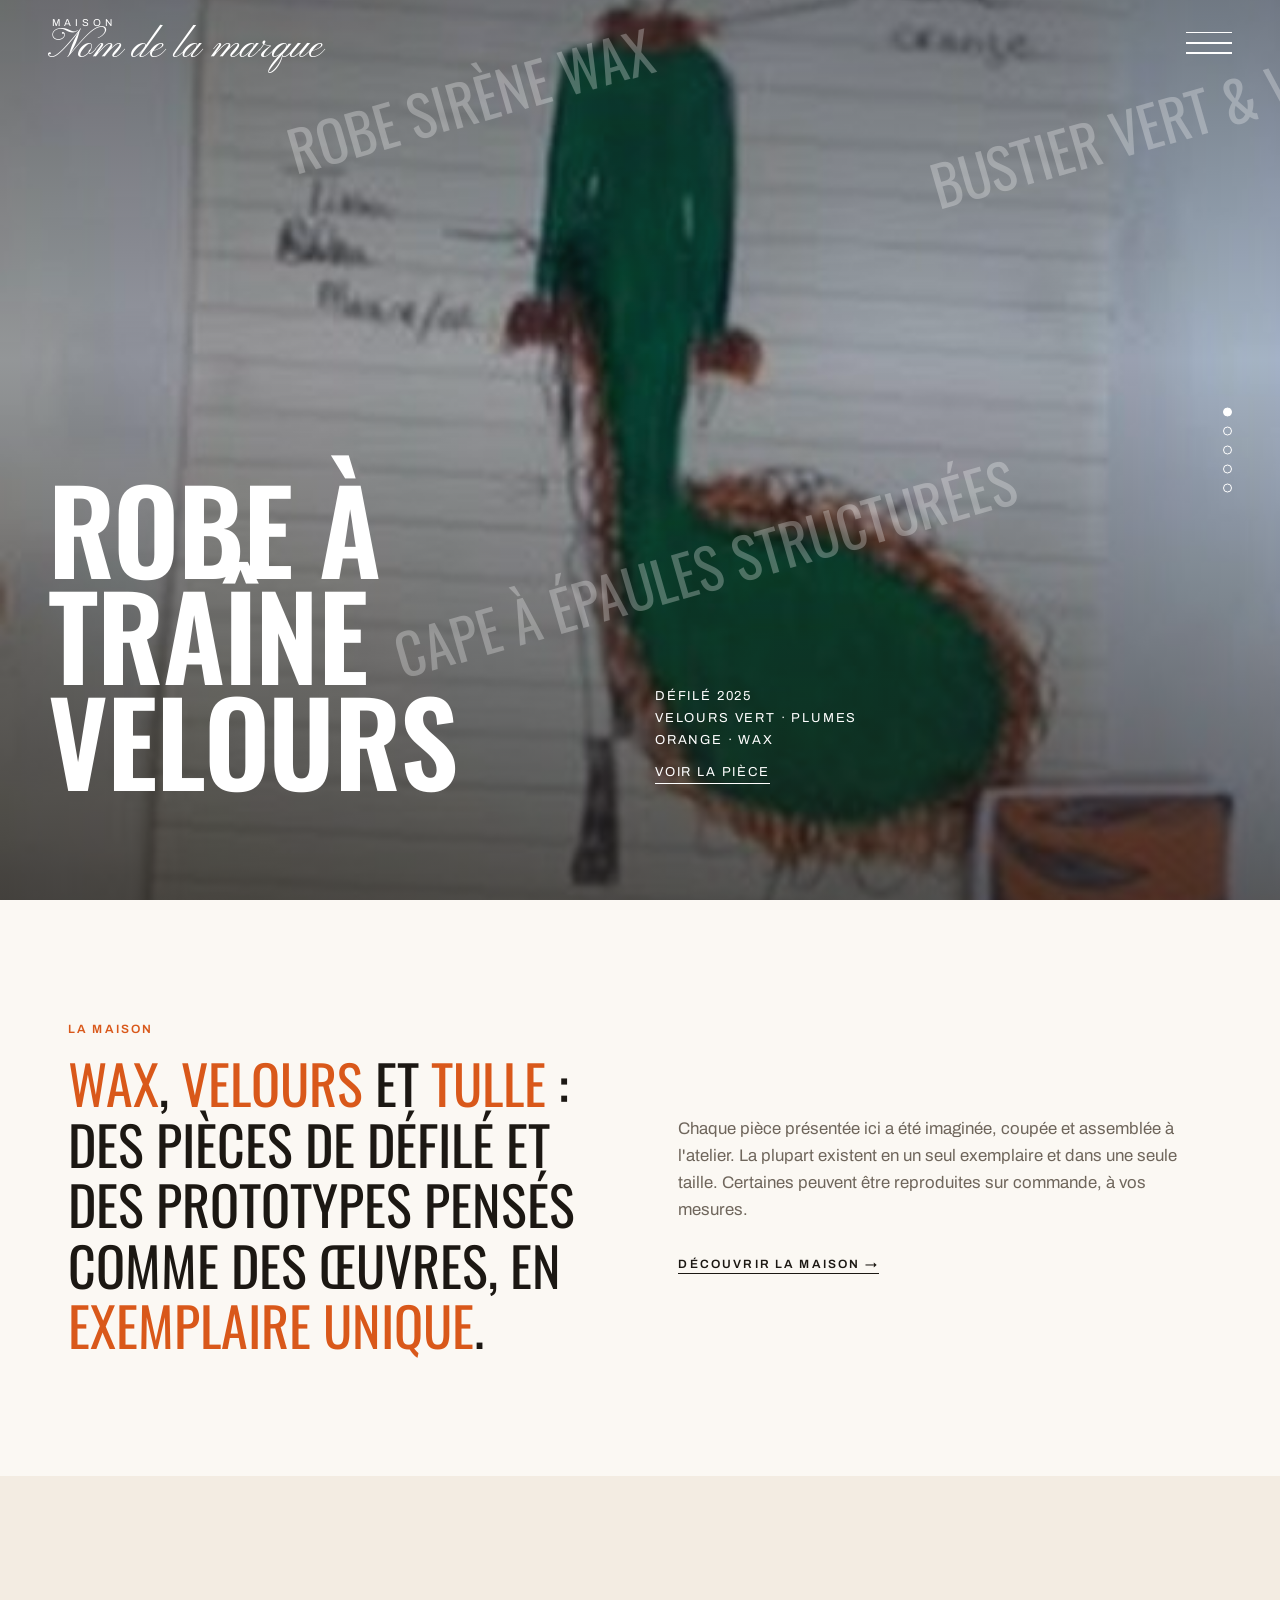
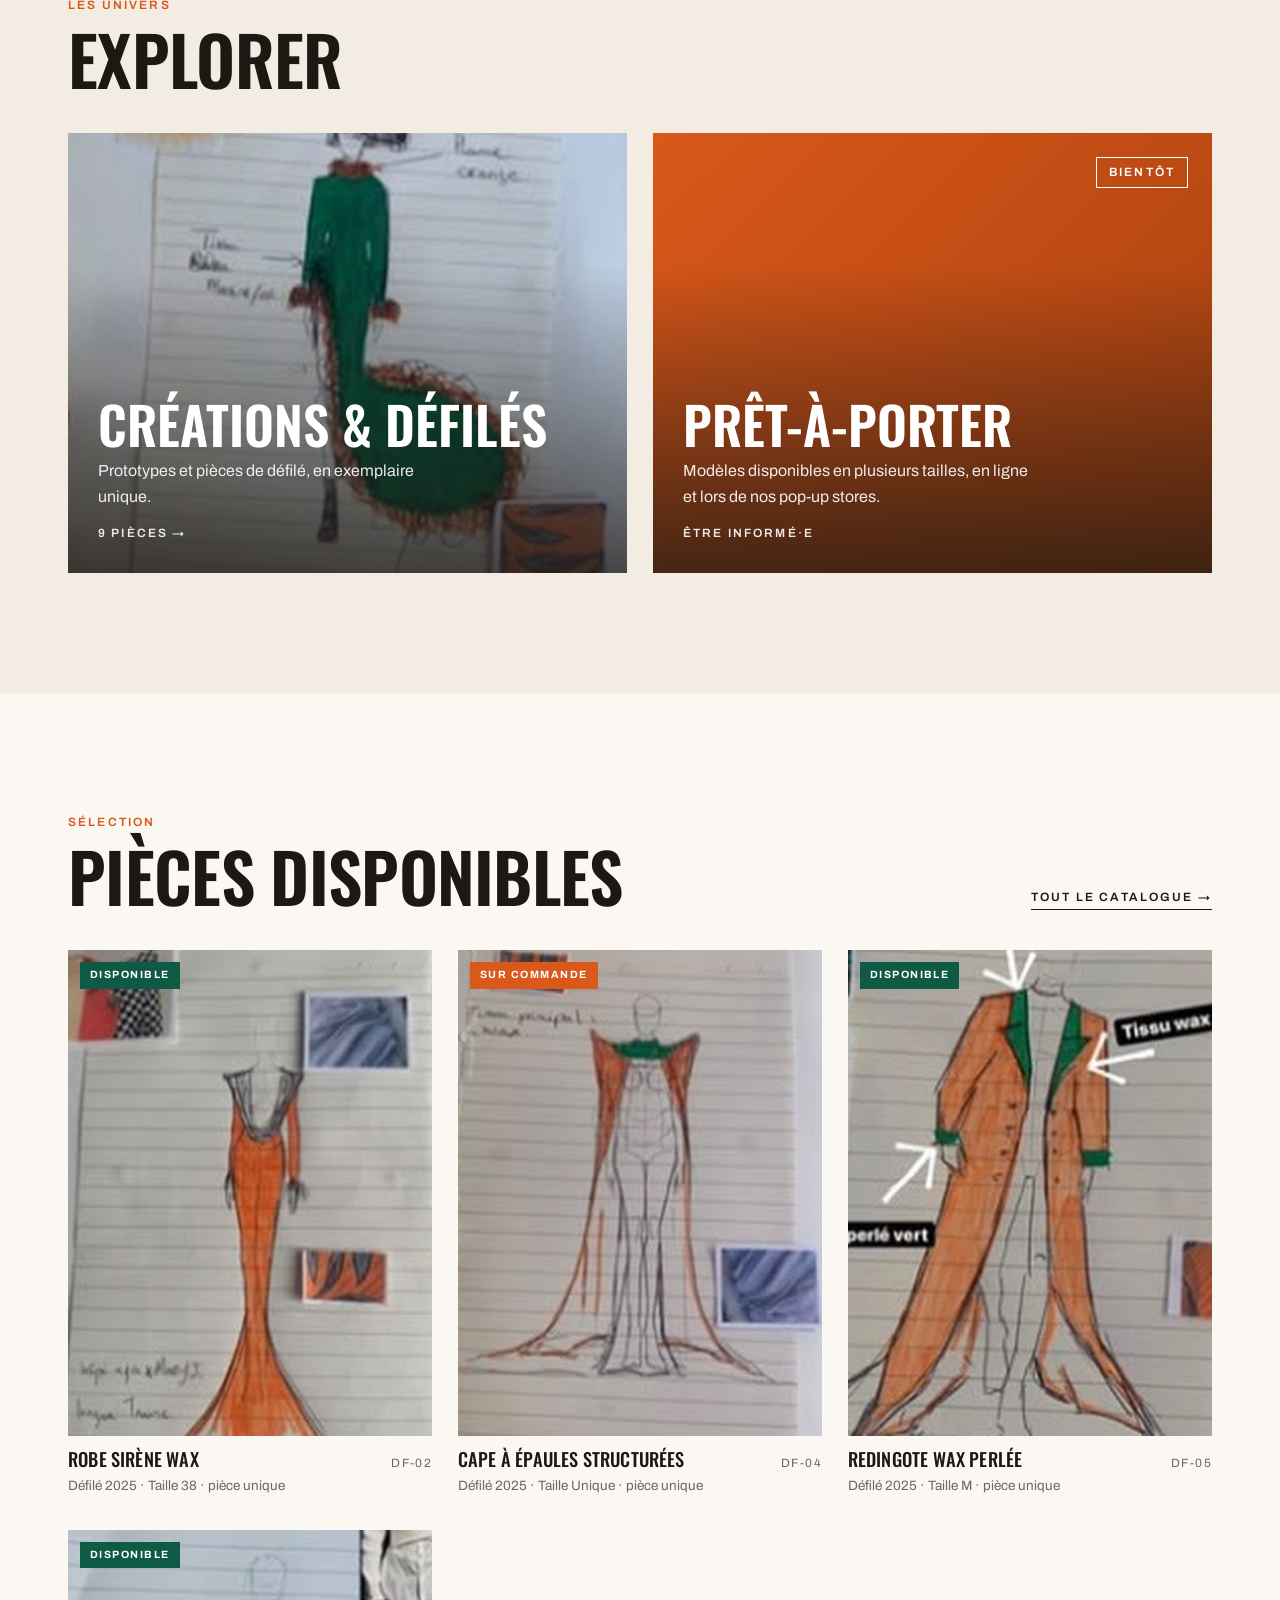
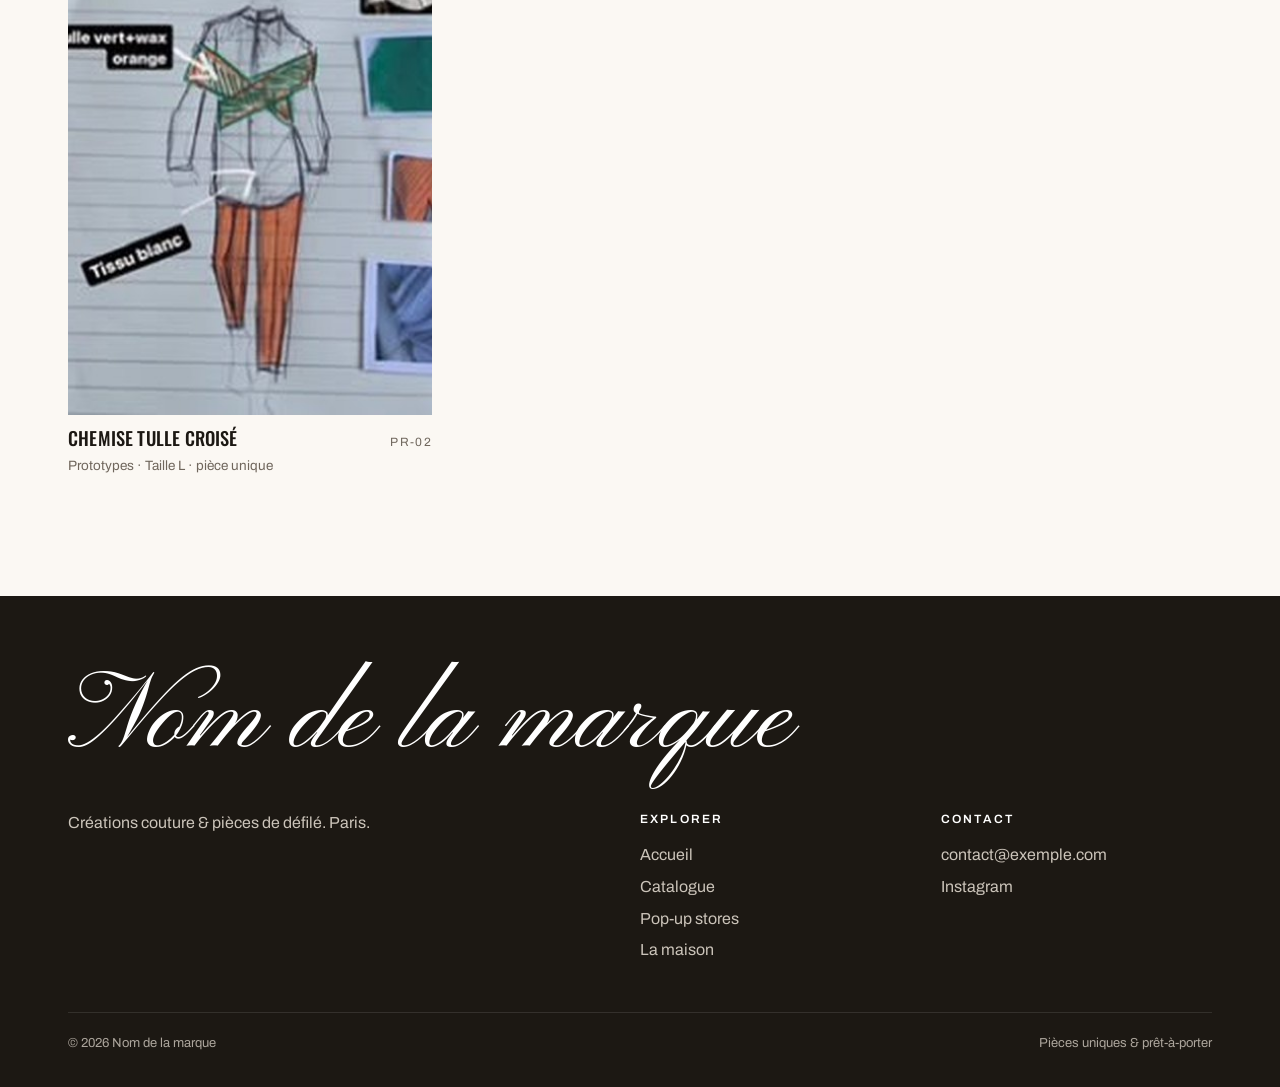
==== mode/index.html @ 6bfe5190 "feat(mode): site catalogue évolutif — créations, défilés, prêt-à-porter - Contenu centralisé dans mo" ====
<!DOCTYPE html>
<html lang="fr">
<head>
  <meta charset="UTF-8">
  <meta name="viewport" content="width=device-width, initial-scale=1.0">
  <title>{marque} — Créations & pièces de défilé</title>
  <meta name="description" content="Catalogue de créations : pièces de défilé et prototypes en exemplaire unique, prêt-à-porter à venir.">
  <link rel="preconnect" href="https://fonts.googleapis.com">
  <link rel="preconnect" href="https://fonts.gstatic.com" crossorigin>
  <link href="https://fonts.googleapis.com/css2?family=Archivo:wght@400;500;600;700&family=Oswald:wght@400;500;600&family=Pinyon+Script&display=swap" rel="stylesheet">
  <link rel="stylesheet" href="assets/style.css">
</head>
<body data-page="accueil">
  <main>
    <section class="heros" id="heros" aria-label="Pièces à la une"></section>

    <section class="bloc">
      <div class="wrap deux-col">
        <div>
          <p class="caps sur-titre">La maison</p>
          <p class="manifeste" id="manifeste" style="margin-top:14px"></p>
        </div>
        <div>
          <p class="intro" id="presentation"></p>
          <p style="margin-top:26px"><a class="lien-fleche caps" href="maison.html">Découvrir la maison</a></p>
        </div>
      </div>
    </section>

    <section class="bloc fond-creme">
      <div class="wrap">
        <div class="entete-section">
          <div><p class="caps sur-titre">Les univers</p><h2 class="titre">Explorer</h2></div>
        </div>
        <div class="familles" id="familles"></div>
      </div>
    </section>

    <section class="bloc">
      <div class="wrap">
        <div class="entete-section">
          <div><p class="caps sur-titre">Sélection</p><h2 class="titre">Pièces disponibles</h2></div>
          <a class="lien-fleche caps" href="catalogue.html">Tout le catalogue</a>
        </div>
        <div class="grille" id="selection"></div>
      </div>
    </section>

    <section class="bloc fond-velours" id="bandeauPopup" hidden>
      <div class="wrap">
        <p class="caps sur-titre">Prochain pop-up store</p>
        <div class="contenu" style="margin-top:20px"></div>
        <p style="margin-top:24px"><a class="lien-fleche caps" href="pop-up.html">Toutes les dates</a></p>
      </div>
    </section>
  </main>
  <script src="data/catalogue.js"></script>
  <script src="assets/app.js"></script>
</body>
</html>
---- mode/assets/style.css ----
/* ==========================================================================
   Style du site catalogue — inspiration éditoriale (grandes images, titres
   condensés, petites capitales espacées) et palette tirée des croquis :
   orange wax, vert velours, blanc.
   Pour changer les couleurs de toute la marque : modifier :root ci-dessous.
   ========================================================================== */
:root {
  --creme: #f3ece2;
  --papier: #fbf8f3;
  --encre: #1c1813;
  --gris: #6f665c;
  --trait: #ddd3c5;
  --wax: #d9581a;
  --wax-clair: #f2a06b;
  --velours: #0f5a45;
  --velours-clair: #2f8a6c;
  --f-titre: "Oswald", "Arial Narrow", Impact, sans-serif;
  --f-script: "Pinyon Script", "Snell Roundhand", cursive;
  --f-texte: "Archivo", system-ui, -apple-system, "Segoe UI", sans-serif;
  --gouttiere: clamp(16px, 4vw, 48px);
}
* { box-sizing: border-box; margin: 0; padding: 0; }
html { scroll-behavior: smooth; }
body { font-family: var(--f-texte); background: var(--papier); color: var(--encre); line-height: 1.6; -webkit-font-smoothing: antialiased; }
img { display: block; max-width: 100%; }
a { color: inherit; }
button { font: inherit; color: inherit; }
.wrap { max-width: 1240px; margin: 0 auto; padding: 0 var(--gouttiere); }
.caps { text-transform: uppercase; letter-spacing: .18em; font-size: 12px; font-weight: 600; }
.sr { position: absolute; width: 1px; height: 1px; overflow: hidden; clip: rect(0 0 0 0); }

/* ---------- En-tête ---------- */
.entete { position: fixed; inset: 0 0 auto 0; z-index: 40; display: flex; justify-content: space-between; align-items: center; padding: 18px var(--gouttiere); transition: background .3s, color .3s; }
.entete.plein { background: color-mix(in srgb, var(--papier) 92%, transparent); backdrop-filter: blur(8px); border-bottom: 1px solid var(--trait); }
.entete.sur-image:not(.plein) { color: #fff; }
.logo { text-decoration: none; line-height: 1; display: flex; flex-direction: column; align-items: flex-start; }
.logo .petit { font-size: 10px; letter-spacing: .4em; text-transform: uppercase; margin-left: 4px; }
.logo .script { font-family: var(--f-script); font-size: clamp(30px, 4vw, 42px); line-height: .95; }
.logo img { height: 46px; width: auto; }
.burger { background: none; border: 0; cursor: pointer; width: 46px; height: 34px; display: grid; align-content: space-between; padding: 6px 0; }
.burger span { display: block; height: 1.5px; background: currentColor; }

/* ---------- Menu plein écran ---------- */
.menu { position: fixed; inset: 0; z-index: 60; background: var(--velours); color: #fff; display: flex; flex-direction: column; justify-content: center; padding: 80px var(--gouttiere) 40px; opacity: 0; visibility: hidden; transition: opacity .35s, visibility .35s; }
.menu.ouvert { opacity: 1; visibility: visible; }
.menu nav { display: grid; gap: 4px; }
.menu nav a { font-family: var(--f-titre); text-transform: uppercase; font-size: clamp(40px, 9vw, 88px); line-height: 1.05; text-decoration: none; letter-spacing: -.01em; transition: color .2s, transform .2s; display: inline-block; }
.menu nav a:hover, .menu nav a[aria-current="page"] { color: var(--wax-clair); }
.menu .fermer { position: absolute; top: 22px; right: var(--gouttiere); background: none; border: 0; font-size: 40px; line-height: 1; cursor: pointer; }
.menu .pied-menu { margin-top: 40px; display: flex; gap: 26px; flex-wrap: wrap; opacity: .85; }
.menu .pied-menu a { text-decoration: none; }

/* ---------- Héros diaporama (accueil) ---------- */
.heros { position: relative; height: 100svh; min-height: 560px; overflow: hidden; background: var(--encre); color: #fff; }
.diapo { position: absolute; inset: 0; opacity: 0; transition: opacity 1.2s ease; }
.diapo.active { opacity: 1; }
.diapo img { width: 100%; height: 100%; object-fit: cover; transform: scale(1.06); transition: transform 7s ease; filter: saturate(1.05); }
.diapo.active img { transform: scale(1); }
.diapo::after { content: ""; position: absolute; inset: 0; background: linear-gradient(180deg, rgba(28,24,19,.45) 0%, rgba(28,24,19,.15) 40%, rgba(28,24,19,.65) 100%); }
.fantomes { position: absolute; inset: 0; pointer-events: none; z-index: 2; }
.fantomes span { position: absolute; font-family: var(--f-titre); text-transform: uppercase; font-size: clamp(30px, 5vw, 56px); color: rgba(255,255,255,.28); transform: rotate(-16deg); white-space: nowrap; transition: opacity .8s; }
.legende { position: absolute; left: var(--gouttiere); right: var(--gouttiere); bottom: 12vh; z-index: 3; display: grid; grid-template-columns: auto 1fr; gap: 12px 40px; align-items: end; }
.legende h1 { font-family: var(--f-titre); text-transform: uppercase; font-weight: 600; font-size: clamp(44px, 9vw, 120px); line-height: .92; letter-spacing: -.01em; max-width: 9ch; }
.legende .infos { font-size: 13px; letter-spacing: .14em; text-transform: uppercase; line-height: 1.7; max-width: 32ch; padding-bottom: 8px; }
.legende .infos a { display: inline-block; margin-top: 10px; border-bottom: 1px solid currentColor; text-decoration: none; }
@media (max-width: 700px) { .legende { grid-template-columns: 1fr; bottom: 9vh; } }
.points { position: absolute; z-index: 3; right: var(--gouttiere); top: 50%; transform: translateY(-50%); display: grid; gap: 10px; }
.points button { width: 9px; height: 9px; border-radius: 50%; border: 1px solid #fff; background: transparent; cursor: pointer; padding: 0; }
.points button.active { background: #fff; }

/* ---------- Sections ---------- */
section.bloc { padding: clamp(64px, 10vw, 120px) 0; }
.sur-titre { color: var(--wax); }
h2.titre { font-family: var(--f-titre); text-transform: uppercase; font-weight: 600; font-size: clamp(34px, 6vw, 68px); line-height: 1; letter-spacing: -.01em; margin-top: 10px; }
.intro { color: var(--gris); max-width: 62ch; margin-top: 16px; font-size: 1.05rem; }
.entete-section { display: flex; justify-content: space-between; align-items: end; gap: 24px; flex-wrap: wrap; margin-bottom: 40px; }
.lien-fleche { text-decoration: none; border-bottom: 1px solid currentColor; padding-bottom: 2px; }
.lien-fleche::after { content: " →"; }
.fond-creme { background: var(--creme); }
.fond-velours { background: var(--velours); color: #fff; }
.fond-velours .intro { color: rgba(255,255,255,.8); }
.fond-velours .sur-titre { color: var(--wax-clair); }

/* Manifeste */
.manifeste { font-family: var(--f-titre); text-transform: uppercase; font-size: clamp(26px, 4.4vw, 54px); line-height: 1.12; max-width: 22ch; }
.manifeste em { font-style: normal; color: var(--wax); }

/* ---------- Grille catalogue ---------- */
.grille { display: grid; grid-template-columns: repeat(3, 1fr); gap: clamp(16px, 2.6vw, 34px) clamp(14px, 2vw, 26px); }
@media (max-width: 900px) { .grille { grid-template-columns: repeat(2, 1fr); } }
@media (max-width: 380px) { .grille { grid-template-columns: 1fr; } }
.carte { text-decoration: none; display: block; }
.carte .visuel { position: relative; aspect-ratio: 3 / 4; overflow: hidden; background: var(--creme); }
.carte .visuel img { width: 100%; height: 100%; object-fit: cover; transition: transform .6s ease; }
.carte:hover .visuel img { transform: scale(1.04); }
.carte .visuel .second { position: absolute; inset: 0; opacity: 0; transition: opacity .4s; }
.carte:hover .visuel .second { opacity: 1; }
.carte .meta { display: flex; justify-content: space-between; gap: 10px; margin-top: 12px; align-items: baseline; }
.carte h3 { font-family: var(--f-titre); text-transform: uppercase; font-weight: 500; font-size: 1.15rem; letter-spacing: .01em; line-height: 1.2; }
.carte .ref { color: var(--gris); font-size: 12px; letter-spacing: .12em; white-space: nowrap; }
.carte .sous { color: var(--gris); font-size: 13.5px; margin-top: 2px; }
.carte.indispo .visuel img { filter: grayscale(.55); opacity: .82; }
.sans-photo { width: 100%; height: 100%; display: grid; place-items: center; background: linear-gradient(150deg, var(--wax) 0 50%, var(--velours) 50% 100%); color: #fff; font-family: var(--f-titre); font-size: 2rem; letter-spacing: .06em; }

/* Pastilles de statut */
.statut { position: absolute; top: 12px; left: 12px; z-index: 2; background: var(--papier); color: var(--encre); font-size: 10.5px; letter-spacing: .14em; text-transform: uppercase; font-weight: 700; padding: 5px 10px; }
.statut.disponible { background: var(--velours); color: #fff; }
.statut.sur-commande { background: var(--wax); color: #fff; }
.statut.bientot { background: var(--encre); color: #fff; }

/* ---------- Filtres ---------- */
.filtres { display: grid; gap: 14px; margin: 0 0 36px; padding: 18px 0; border-top: 1px solid var(--trait); border-bottom: 1px solid var(--trait); }
.ligne-filtre { display: flex; gap: 8px; flex-wrap: wrap; align-items: center; }
.ligne-filtre .nom { width: 120px; color: var(--gris); }
@media (max-width: 600px) { .ligne-filtre .nom { width: 100%; } }
.puce { border: 1px solid var(--trait); background: transparent; padding: 7px 14px; border-radius: 999px; cursor: pointer; font-size: 13.5px; transition: all .15s; }
.puce:hover { border-color: var(--encre); }
.puce[aria-pressed="true"] { background: var(--encre); border-color: var(--encre); color: var(--papier); }
.compte { color: var(--gris); font-size: 14px; margin-bottom: 18px; }
.vide { padding: 60px 0; text-align: center; color: var(--gris); }

/* Familles (accueil) */
.familles { display: grid; grid-template-columns: 1fr 1fr; gap: clamp(14px, 2vw, 26px); }
@media (max-width: 760px) { .familles { grid-template-columns: 1fr; } }
.famille { position: relative; min-height: 440px; overflow: hidden; text-decoration: none; color: #fff; display: flex; align-items: flex-end; padding: 30px; background: var(--velours); }
.famille img { position: absolute; inset: 0; width: 100%; height: 100%; object-fit: cover; transition: transform .8s; }
.famille:hover img { transform: scale(1.04); }
.famille::after { content: ""; position: absolute; inset: 0; background: linear-gradient(180deg, transparent 30%, rgba(28,24,19,.75)); }
.famille > div { position: relative; z-index: 1; }
.famille h3 { font-family: var(--f-titre); text-transform: uppercase; font-weight: 600; font-size: clamp(32px, 4.5vw, 52px); line-height: 1; }
.famille p { margin-top: 8px; max-width: 40ch; opacity: .9; }
.famille .bientot { position: absolute; top: 24px; right: 24px; z-index: 1; border: 1px solid #fff; padding: 5px 12px; }
.famille.a-venir { background: linear-gradient(135deg, var(--wax), #a8400f); }

/* ---------- Fiche pièce ---------- */
.fiche { display: grid; grid-template-columns: 1.15fr 1fr; gap: clamp(26px, 5vw, 70px); padding-top: 120px; padding-bottom: 80px; align-items: start; }
@media (max-width: 860px) { .fiche { grid-template-columns: 1fr; padding-top: 96px; } }
.galerie .principale { aspect-ratio: 3 / 4; background: var(--creme); overflow: hidden; }
.galerie .principale img { width: 100%; height: 100%; object-fit: cover; }
.vignettes { display: flex; gap: 10px; margin-top: 10px; flex-wrap: wrap; }
.vignettes button { width: 78px; aspect-ratio: 3 / 4; border: 1px solid transparent; padding: 0; cursor: pointer; background: none; overflow: hidden; }
.vignettes button[aria-current="true"] { border-color: var(--encre); }
.vignettes img { width: 100%; height: 100%; object-fit: cover; }
.fiche-texte { position: sticky; top: 110px; }
.fil { color: var(--gris); margin-bottom: 22px; }
.fil a { text-decoration: none; }
.fiche-texte h1 { font-family: var(--f-titre); text-transform: uppercase; font-weight: 600; font-size: clamp(38px, 5vw, 64px); line-height: .98; }
.fiche-texte .ref { color: var(--gris); margin-top: 10px; }
.fiche-texte .desc { margin-top: 22px; font-size: 1.05rem; max-width: 52ch; }
.prix { font-size: 1.3rem; margin-top: 16px; }
.dl { margin-top: 26px; border-top: 1px solid var(--trait); }
.dl > div { display: grid; grid-template-columns: 130px 1fr; gap: 12px; padding: 13px 0; border-bottom: 1px solid var(--trait); font-size: 15px; }
.dl dt { color: var(--gris); }
.tailles { display: flex; gap: 8px; flex-wrap: wrap; }
.taille { min-width: 46px; text-align: center; border: 1px solid var(--encre); padding: 6px 10px; font-size: 14px; }
.taille.epuise { border-color: var(--trait); color: var(--gris); text-decoration: line-through; }
.taille.dernieres { border-color: var(--wax); color: var(--wax); }
.note-taille { color: var(--gris); font-size: 13px; margin-top: 8px; }
.actions { display: flex; gap: 12px; flex-wrap: wrap; margin-top: 30px; }
.bouton { display: inline-block; text-decoration: none; background: var(--encre); color: var(--papier); padding: 15px 26px; text-transform: uppercase; letter-spacing: .16em; font-size: 12.5px; font-weight: 600; border: 1px solid var(--encre); transition: background .2s, color .2s; }
.bouton:hover { background: var(--wax); border-color: var(--wax); }
.bouton.contour { background: transparent; color: var(--encre); }
.bouton.contour:hover { background: var(--encre); color: var(--papier); }
.bouton.clair { background: #fff; color: var(--encre); border-color: #fff; }

/* ---------- Pop-up ---------- */
.evenement { display: grid; grid-template-columns: 170px 1fr auto; gap: 28px; padding: 28px 0; border-top: 1px solid currentColor; align-items: start; }
@media (max-width: 700px) { .evenement { grid-template-columns: 1fr; gap: 10px; } }
.evenement .date { font-family: var(--f-titre); font-size: 2.2rem; line-height: 1; text-transform: uppercase; }
.evenement h3 { font-family: var(--f-titre); text-transform: uppercase; font-weight: 500; font-size: 1.6rem; line-height: 1.1; }
.evenement p { opacity: .85; margin-top: 6px; }
.evenement.passe { opacity: .55; }

/* ---------- En-tête de page simple ---------- */
.page-titre { padding: 140px 0 40px; }
.page-titre h1 { font-family: var(--f-titre); text-transform: uppercase; font-weight: 600; font-size: clamp(48px, 10vw, 128px); line-height: .9; letter-spacing: -.01em; }
.page-titre .intro { margin-top: 20px; }

.deux-col { display: grid; grid-template-columns: 1fr 1fr; gap: clamp(30px, 6vw, 90px); align-items: center; }
@media (max-width: 820px) { .deux-col { grid-template-columns: 1fr; } }
.deux-col img { width: 100%; aspect-ratio: 4 / 5; object-fit: cover; }

/* ---------- Pied de page ---------- */
.pied { background: var(--encre); color: #e9e1d6; padding: 70px 0 34px; }
.pied .grand { font-family: var(--f-script); font-size: clamp(48px, 9vw, 110px); line-height: 1; color: #fff; }
.pied-grille { display: grid; grid-template-columns: 2fr 1fr 1fr; gap: 30px; margin-top: 34px; }
@media (max-width: 720px) { .pied-grille { grid-template-columns: 1fr; } }
.pied-grille a { display: block; text-decoration: none; padding: 3px 0; opacity: .85; }
.pied-grille a:hover { opacity: 1; color: var(--wax-clair); }
.pied-grille h4 { color: #fff; margin-bottom: 10px; }
.pied-bas { margin-top: 46px; padding-top: 20px; border-top: 1px solid rgba(255,255,255,.15); display: flex; justify-content: space-between; flex-wrap: wrap; gap: 10px; font-size: 13px; opacity: .7; }

/* Apparition douce au défilement */
.apparait { opacity: 0; transform: translateY(18px); transition: opacity .8s ease, transform .8s ease; }
.apparait.vu { opacity: 1; transform: none; }
@media (prefers-reduced-motion: reduce) {
  *, *::before, *::after { transition: none !important; animation: none !important; }
  .apparait { opacity: 1; transform: none; }
}
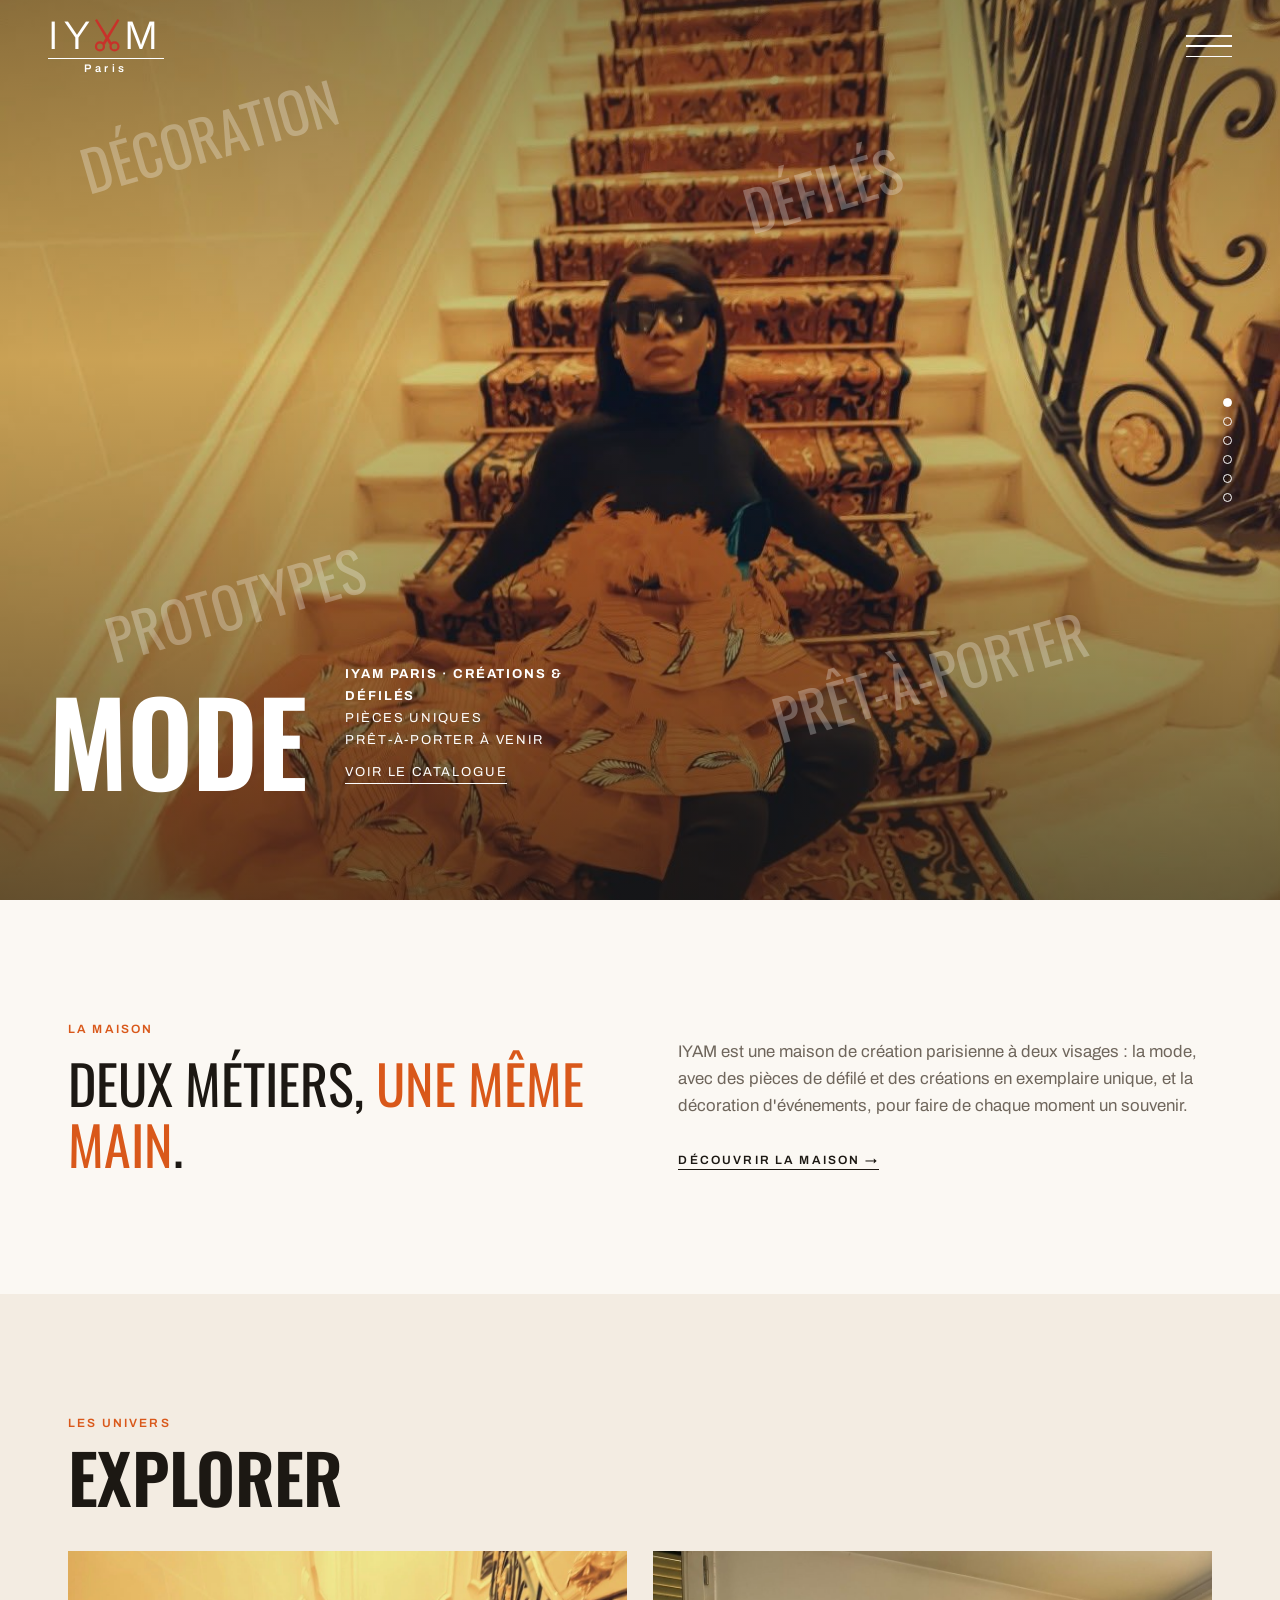
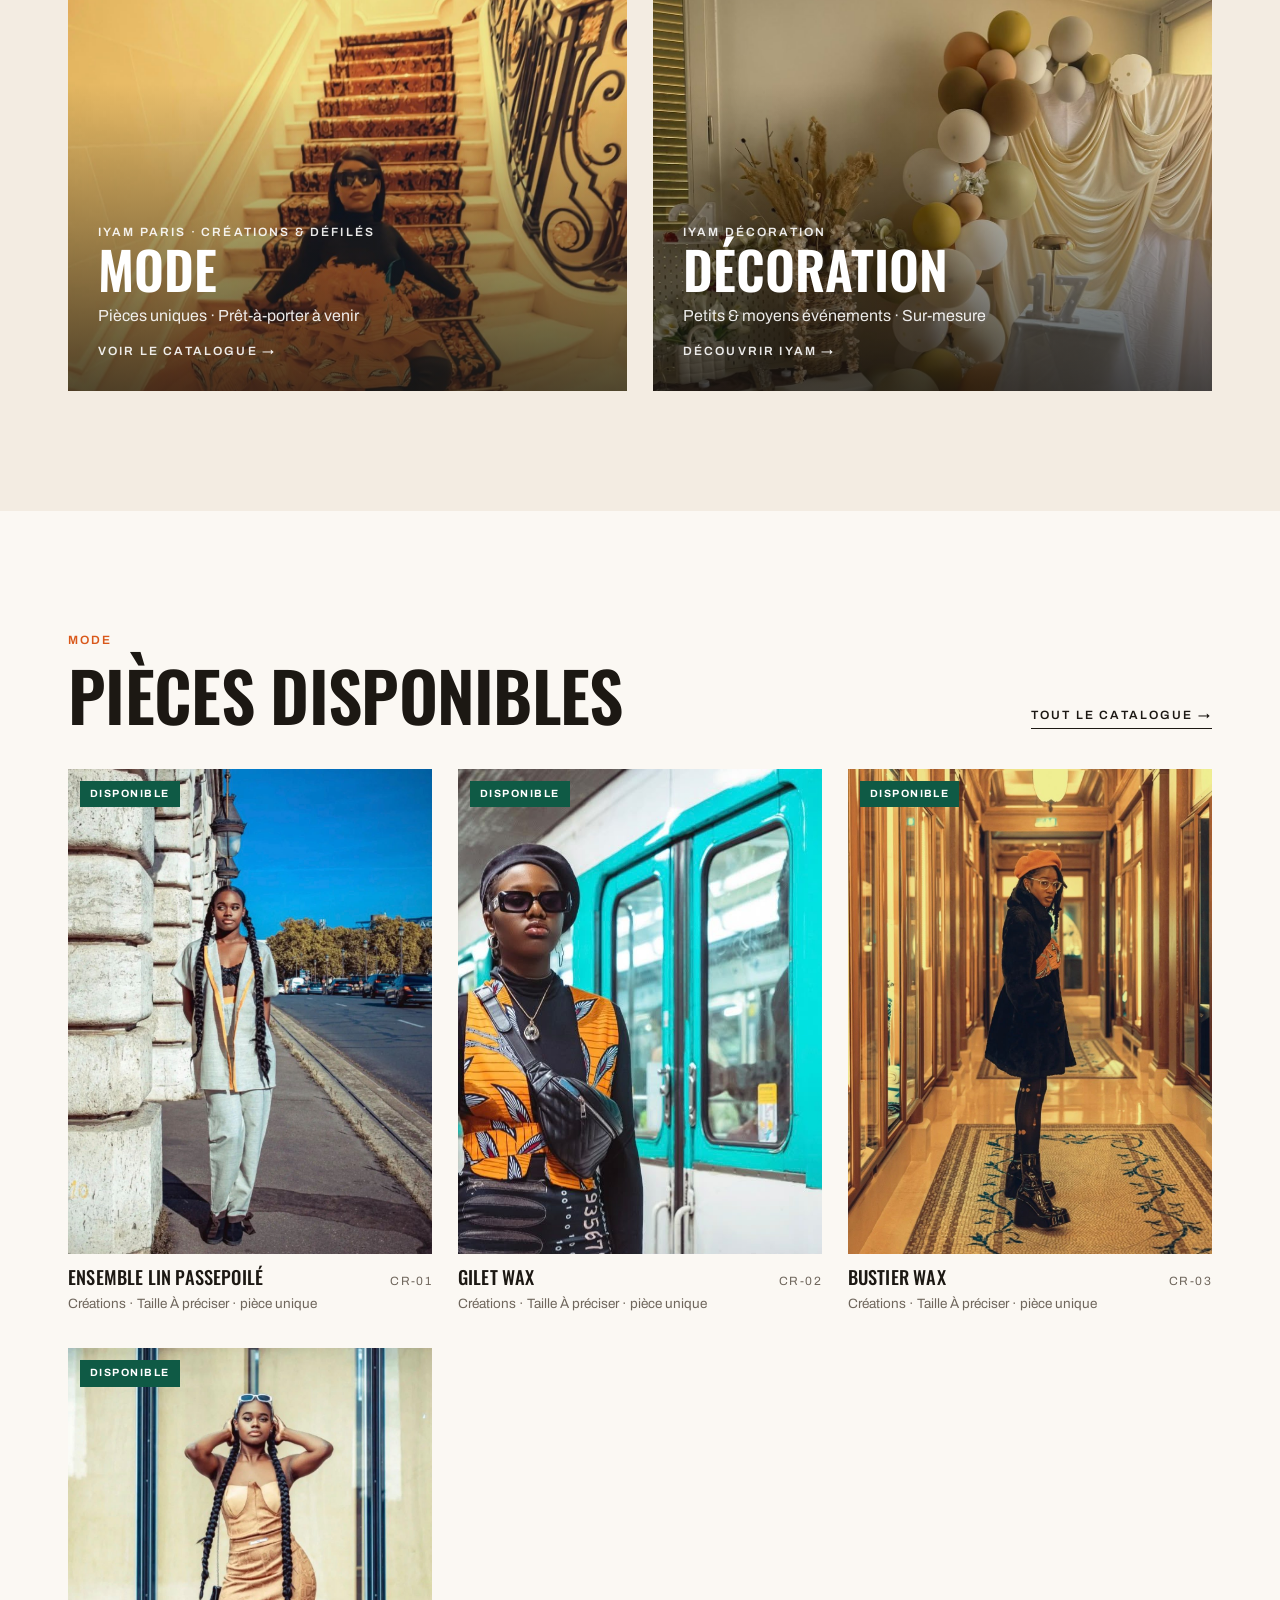
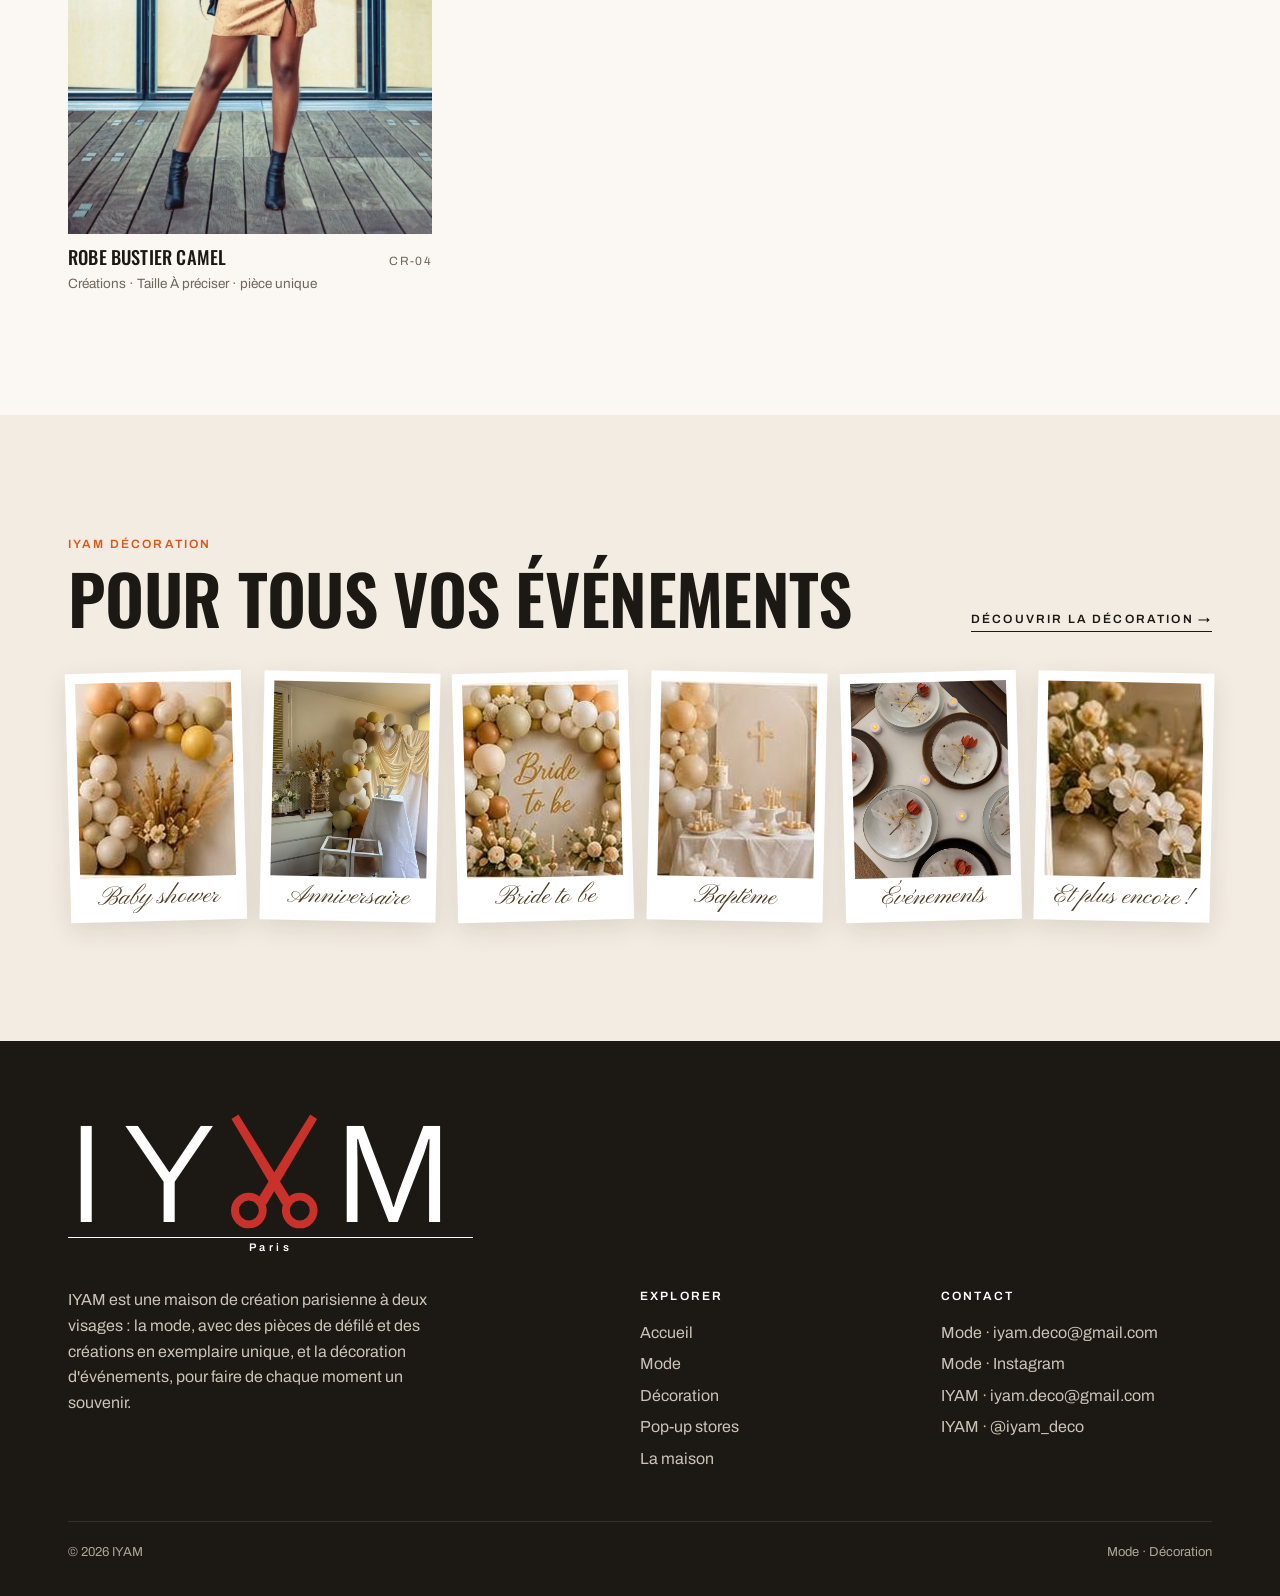
==== commit 47368f6c: "feat(mode): site IYAM — mode & décoration réunies, vraies photos - Un seul site pour la maison IYAM," ====
--- a/mode/index.html
+++ b/mode/index.html
@@ -3,22 +3,22 @@
 <head>
   <meta charset="UTF-8">
   <meta name="viewport" content="width=device-width, initial-scale=1.0">
-  <title>{marque} — Créations & pièces de défilé</title>
-  <meta name="description" content="Catalogue de créations : pièces de défilé et prototypes en exemplaire unique, prêt-à-porter à venir.">
+  <title>{marque} — Mode & décoration à Paris</title>
+  <meta name="description" content="Une maison de création : pièces de défilé et prototypes en exemplaire unique, et décoration d'événements avec IYAM Décoration.">
   <link rel="preconnect" href="https://fonts.googleapis.com">
   <link rel="preconnect" href="https://fonts.gstatic.com" crossorigin>
-  <link href="https://fonts.googleapis.com/css2?family=Archivo:wght@400;500;600;700&family=Oswald:wght@400;500;600&family=Pinyon+Script&display=swap" rel="stylesheet">
+  <link href="https://fonts.googleapis.com/css2?family=Archivo:wght@300;400;500;600;700&family=Cormorant+Garamond:wght@400;500;600&family=Oswald:wght@400;500;600&family=Pinyon+Script&display=swap" rel="stylesheet">
   <link rel="stylesheet" href="assets/style.css">
 </head>
 <body data-page="accueil">
   <main>
-    <section class="heros" id="heros" aria-label="Pièces à la une"></section>
+    <section class="heros" id="heros" aria-label="Nos univers"></section>
 
     <section class="bloc">
       <div class="wrap deux-col">
         <div>
           <p class="caps sur-titre">La maison</p>
-          <p class="manifeste" id="manifeste" style="margin-top:14px"></p>
+          <p class="manifeste" style="margin-top:14px">Deux métiers, <em>une même main</em>.</p>
         </div>
         <div>
           <p class="intro" id="presentation"></p>
@@ -32,17 +32,27 @@
         <div class="entete-section">
           <div><p class="caps sur-titre">Les univers</p><h2 class="titre">Explorer</h2></div>
         </div>
-        <div class="familles" id="familles"></div>
+        <div class="familles" id="univers"></div>
       </div>
     </section>
 
     <section class="bloc">
       <div class="wrap">
         <div class="entete-section">
-          <div><p class="caps sur-titre">Sélection</p><h2 class="titre">Pièces disponibles</h2></div>
+          <div><p class="caps sur-titre">Mode</p><h2 class="titre">Pièces disponibles</h2></div>
           <a class="lien-fleche caps" href="catalogue.html">Tout le catalogue</a>
         </div>
         <div class="grille" id="selection"></div>
+      </div>
+    </section>
+
+    <section class="bloc fond-creme">
+      <div class="wrap">
+        <div class="entete-section">
+          <div><p class="caps sur-titre">IYAM Décoration</p><h2 class="titre">Pour tous vos événements</h2></div>
+          <a class="lien-fleche caps" href="decoration.html">Découvrir la décoration</a>
+        </div>
+        <div class="polaroids" id="occasionsAccueil"></div>
       </div>
     </section>
 
@@ -54,7 +64,9 @@
       </div>
     </section>
   </main>
+  <script src="data/site.js"></script>
   <script src="data/catalogue.js"></script>
+  <script src="data/decoration.js"></script>
   <script src="assets/app.js"></script>
 </body>
 </html>
--- a/mode/assets/style.css
+++ b/mode/assets/style.css
@@ -34,8 +34,11 @@
 .entete.plein { background: color-mix(in srgb, var(--papier) 92%, transparent); backdrop-filter: blur(8px); border-bottom: 1px solid var(--trait); }
 .entete.sur-image:not(.plein) { color: #fff; }
 .logo { text-decoration: none; line-height: 1; display: flex; flex-direction: column; align-items: flex-start; }
-.logo .petit { font-size: 10px; letter-spacing: .4em; text-transform: uppercase; margin-left: 4px; }
-.logo .script { font-family: var(--f-script); font-size: clamp(30px, 4vw, 42px); line-height: .95; }
+.logo-nom { display: inline-flex; align-items: flex-end; font-family: var(--f-texte); font-weight: 300; font-size: clamp(30px, 3.4vw, 40px); letter-spacing: .14em; line-height: .8; }
+.logo-nom .ciseaux { height: .86em; width: auto; color: #c8322a; margin: 0 .1em 0 -.04em; }
+.logo-ville { display: block; align-self: stretch; border-top: 1px solid currentColor; margin-top: 6px; padding-top: 4px; font-size: 11px; font-weight: 600; letter-spacing: .32em; text-align: center; }
+.grand-logo { font-size: clamp(64px, 12vw, 140px); }
+.pied .grand.logo { display: inline-flex; font-family: inherit; }
 .logo img { height: 46px; width: auto; }
 .burger { background: none; border: 0; cursor: pointer; width: 46px; height: 34px; display: grid; align-content: space-between; padding: 6px 0; }
 .burger span { display: block; height: 1.5px; background: currentColor; }
@@ -100,7 +103,11 @@
 .carte .ref { color: var(--gris); font-size: 12px; letter-spacing: .12em; white-space: nowrap; }
 .carte .sous { color: var(--gris); font-size: 13.5px; margin-top: 2px; }
 .carte.indispo .visuel img { filter: grayscale(.55); opacity: .82; }
-.sans-photo { width: 100%; height: 100%; display: grid; place-items: center; background: linear-gradient(150deg, var(--wax) 0 50%, var(--velours) 50% 100%); color: #fff; font-family: var(--f-titre); font-size: 2rem; letter-spacing: .06em; }
+.sans-photo { width: 100%; height: 100%; display: flex; flex-direction: column; justify-content: space-between; padding: 18px; padding-top: 52px; color: #fff; background: var(--velours); }
+.sans-photo.wax { background: var(--wax); }
+.sans-photo.encre { background: var(--encre); }
+.sans-photo strong { font-family: var(--f-titre); text-transform: uppercase; font-weight: 500; font-size: clamp(22px, 3vw, 38px); line-height: 1; }
+.sans-photo .caps { font-size: 10.5px; opacity: .75; }
 
 /* Pastilles de statut */
 .statut { position: absolute; top: 12px; left: 12px; z-index: 2; background: var(--papier); color: var(--encre); font-size: 10.5px; letter-spacing: .14em; text-transform: uppercase; font-weight: 700; padding: 5px 10px; }
@@ -197,3 +204,59 @@
   *, *::before, *::after { transition: none !important; animation: none !important; }
   .apparait { opacity: 1; transform: none; }
 }
+
+/* ---------- Contrôles complémentaires ---------- */
+.bouton.contour-clair { background: transparent; color: #fff; border-color: #fff; }
+.bouton.contour-clair:hover { background: #fff; color: var(--encre); }
+.legende .infos strong { font-weight: 700; }
+.famille .caps { opacity: .9; }
+
+/* ---------- Polaroïds (décoration) ---------- */
+.polaroids { display: grid; grid-template-columns: repeat(6, 1fr); gap: 18px; }
+@media (max-width: 1000px) { .polaroids { grid-template-columns: repeat(3, 1fr); } }
+@media (max-width: 560px) { .polaroids { grid-template-columns: repeat(2, 1fr); gap: 14px; } }
+.polaroid { background: #fff; padding: 10px 10px 0; box-shadow: 0 8px 24px rgba(60,45,20,.12); transition: transform .3s; }
+.polaroid:nth-child(odd) { transform: rotate(-1.5deg); }
+.polaroid:nth-child(even) { transform: rotate(1.2deg); }
+.polaroid:hover { transform: rotate(0) translateY(-4px); }
+.polaroid.apparait:not(.vu) { opacity: 0; }
+.polaroid img { width: 100%; aspect-ratio: 4 / 5; object-fit: cover; }
+.polaroid figcaption { font-family: var(--f-script); font-size: 26px; text-align: center; padding: 6px 0 10px; color: #4a3b22; line-height: 1.1; }
+
+/* ---------- Thème IYAM Décoration : crème, olive, doré ---------- */
+body.theme-deco {
+  --papier: #f8f2e8; --creme: #efe5d4; --encre: #3a2e1c; --gris: #7a6a52; --trait: #e0d3bd;
+  --wax: #b08a4a; --wax-clair: #e3c58a; --velours: #6b6a3c; --velours-clair: #8a8a55;
+  --f-titre: "Cormorant Garamond", Georgia, serif;
+}
+.theme-deco h1, .theme-deco h2.titre, .theme-deco .manifeste { text-transform: uppercase; letter-spacing: .04em; font-weight: 500; }
+.legende-deco h1 { max-width: none; font-size: clamp(44px, 8vw, 104px); }
+.legende-deco h1 .script { display: block; font-family: var(--f-script); text-transform: none; letter-spacing: 0; font-weight: 400; color: var(--wax-clair); font-size: .9em; line-height: 1.1; }
+.sous-heros { text-transform: uppercase; letter-spacing: .2em; font-size: 14px; margin-top: 8px; }
+.devise { font-family: var(--f-script); font-size: clamp(32px, 5vw, 56px); line-height: 1.2; text-align: center; max-width: 22ch; margin: 0 auto; color: var(--velours); }
+.prestations { list-style: none; display: grid; gap: 0; margin-top: 30px; }
+.prestations li { display: grid; grid-template-columns: 60px 1fr; gap: 18px; padding: 22px 0; border-top: 1px solid var(--trait); }
+.prestations .num { font-family: var(--f-titre); font-size: 28px; color: var(--wax); line-height: 1; }
+.prestations h3 { text-transform: uppercase; letter-spacing: .1em; font-size: 15px; }
+.prestations p { color: var(--gris); margin-top: 4px; }
+.pourquoi { background: var(--velours); color: #fff; padding: clamp(28px, 4vw, 44px); }
+.pourquoi h3 { font-family: var(--f-script); font-weight: 400; font-size: 40px; line-height: 1.1; }
+.pourquoi ul { list-style: none; margin-top: 18px; display: grid; gap: 12px; font-size: 17px; }
+.pourquoi li::before { content: "✓"; color: var(--wax-clair); margin-right: 12px; font-weight: 700; }
+.pourquoi img { margin-top: 24px; width: 100%; aspect-ratio: 4 / 3; object-fit: cover; }
+.valeurs { display: flex; justify-content: center; gap: clamp(20px, 6vw, 70px); flex-wrap: wrap; margin-top: 34px; }
+.valeurs span { text-transform: uppercase; letter-spacing: .24em; font-size: 13px; color: var(--wax); }
+.valeurs span::before { content: "✦ "; }
+.galerie-deco { columns: 3 260px; column-gap: 18px; }
+.galerie-deco figure { break-inside: avoid; margin-bottom: 18px; }
+.galerie-deco img { width: 100%; }
+.galerie-deco figcaption { color: var(--gris); margin-top: 8px; font-size: 11px; }
+.contact-univers { padding: 28px 0; border-top: 1px solid var(--trait); }
+.contact-univers h3 { font-family: var(--f-titre); text-transform: uppercase; font-size: 40px; line-height: 1; margin-top: 6px; }
+
+/* Retouches : cadrage des photos portées et filigrane allégé sur téléphone */
+.carte .visuel img, .famille img, .galerie .principale img { object-position: center 22%; }
+@media (max-width: 700px) {
+  .fantomes span:nth-child(n+3) { display: none; }
+  .fantomes span { font-size: 30px; }
+}
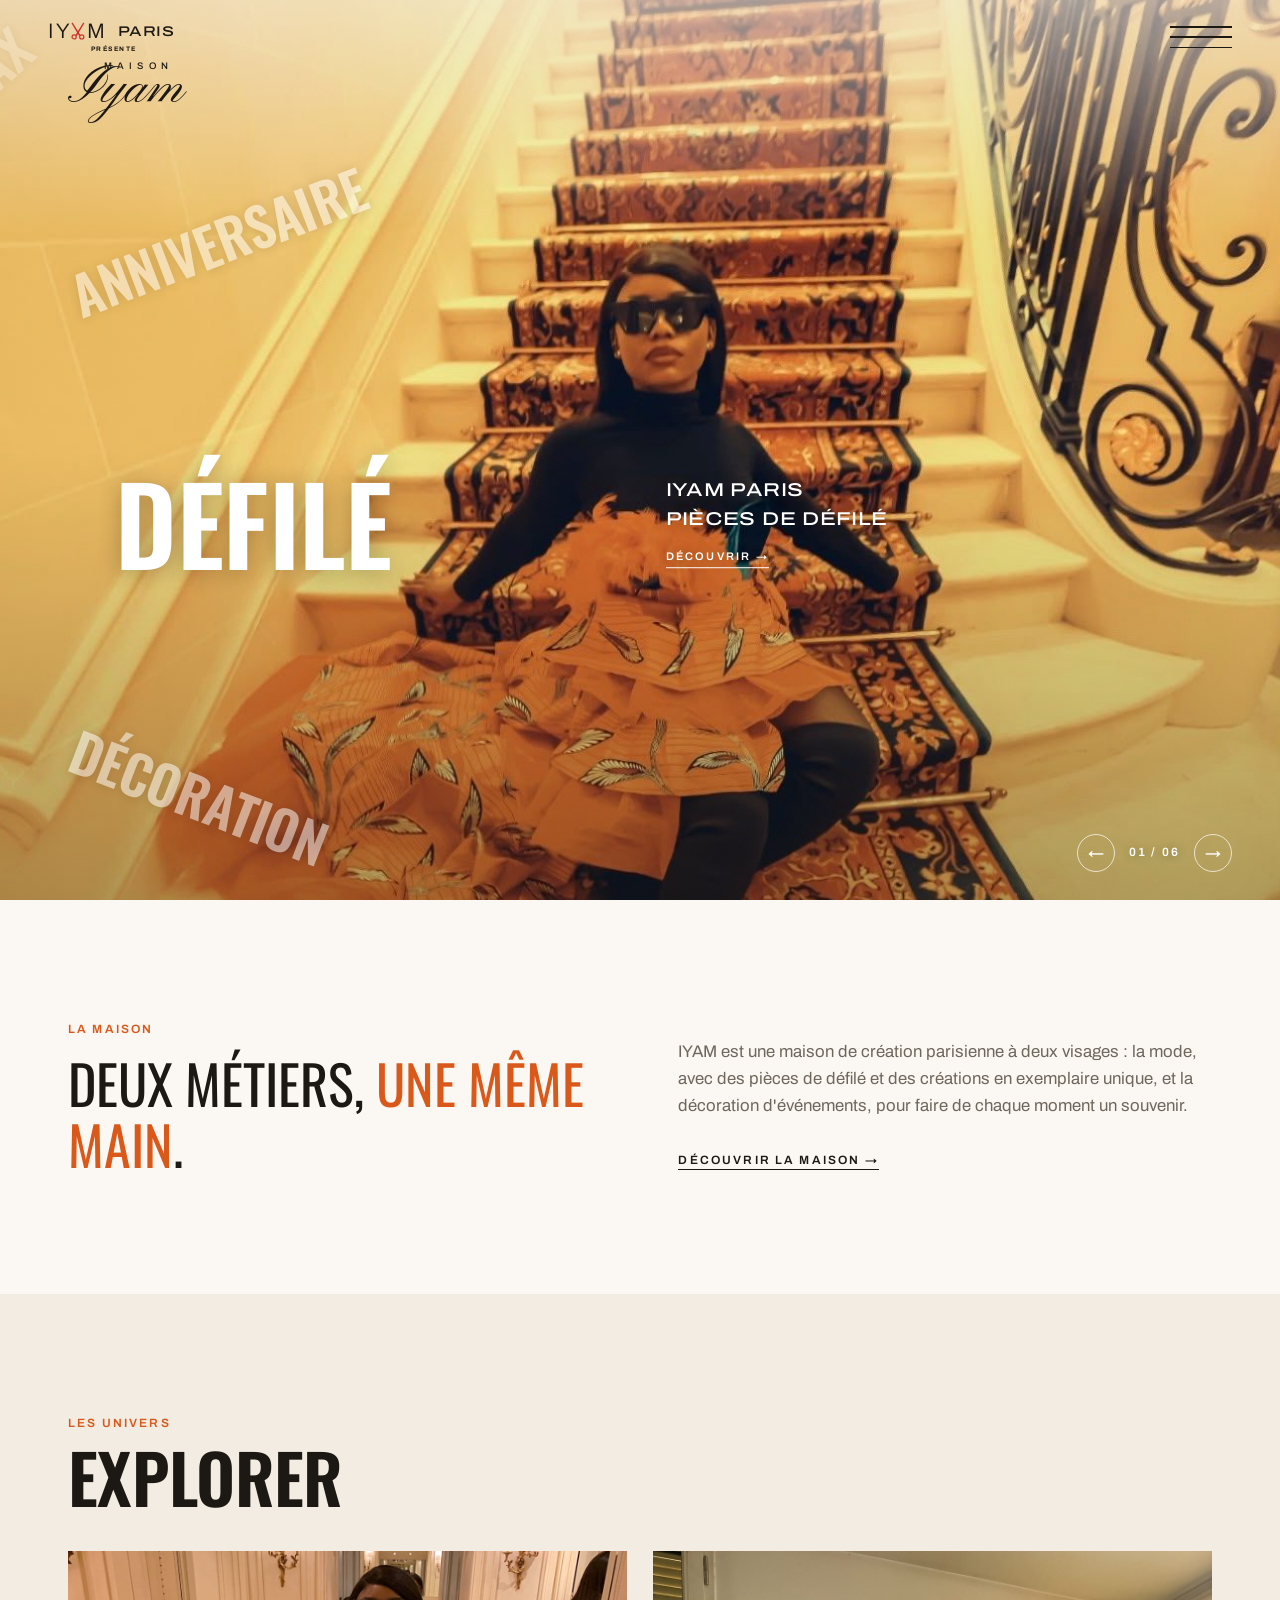
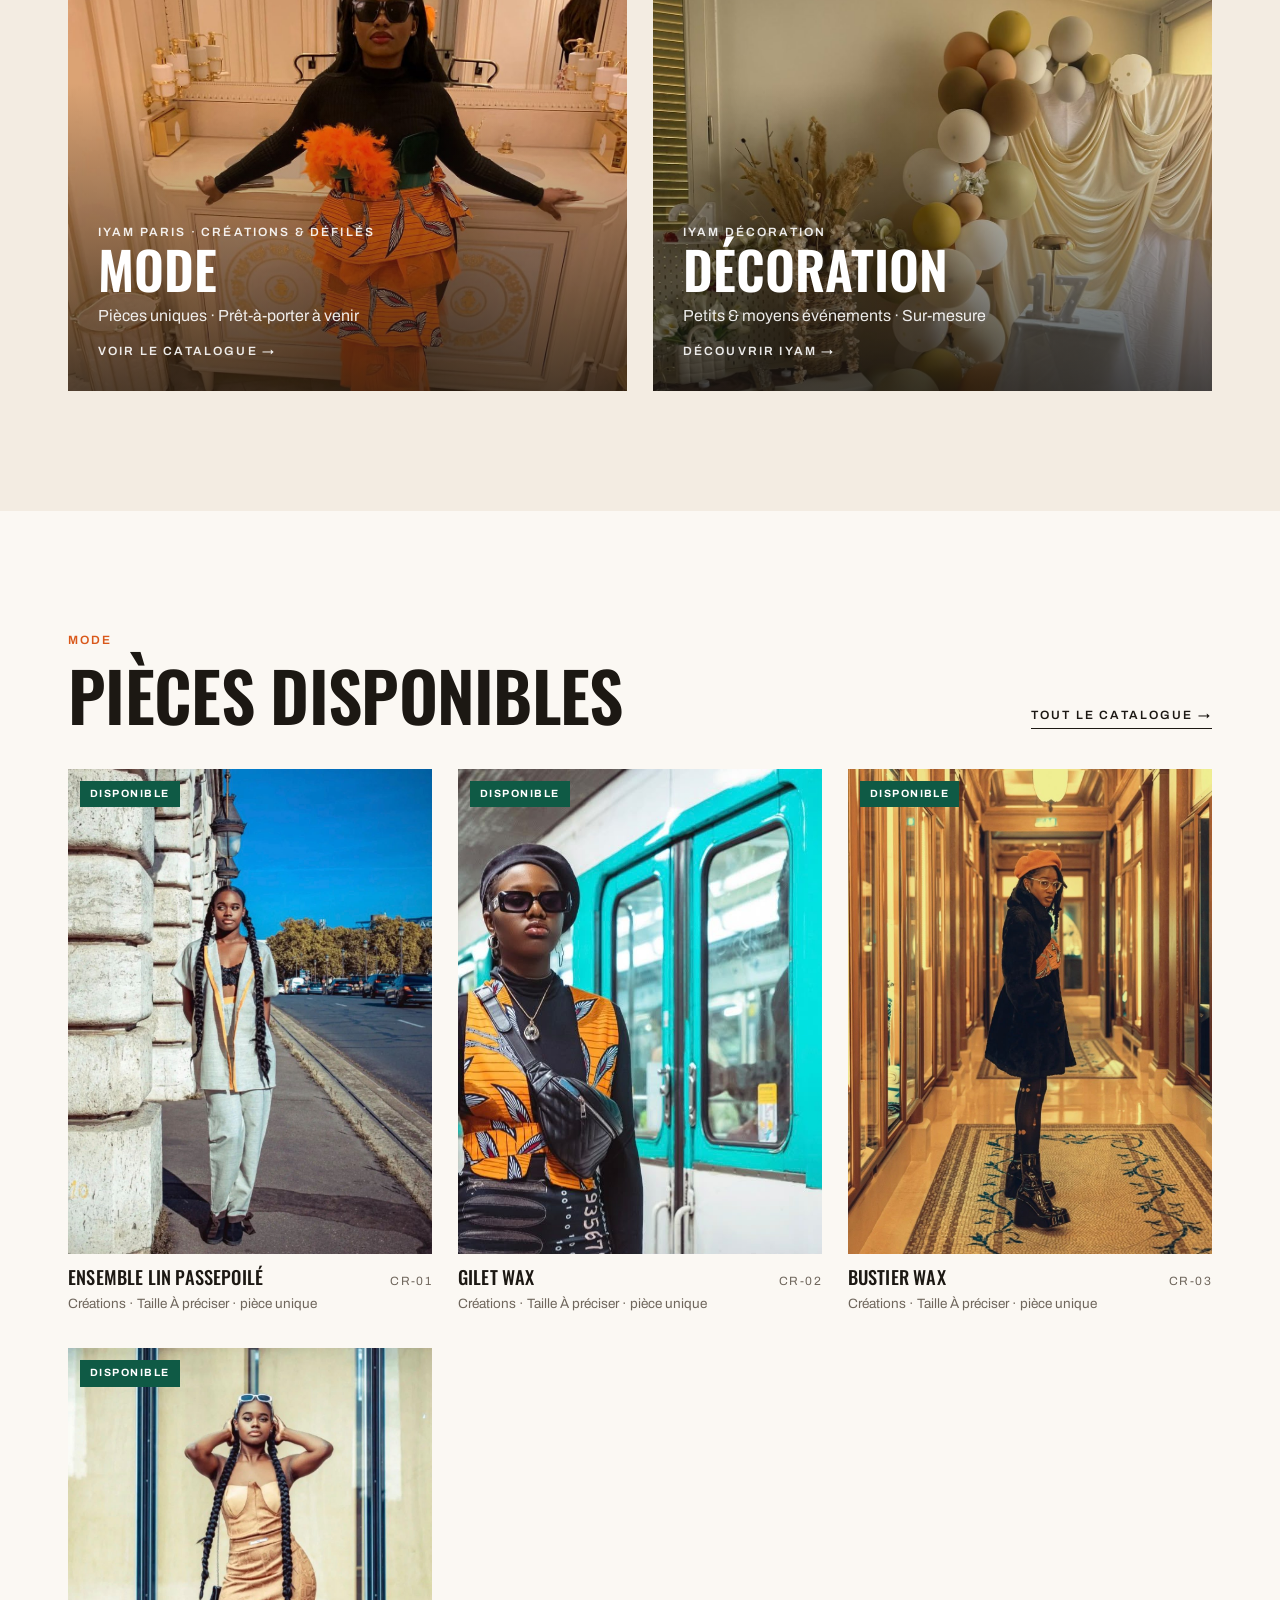
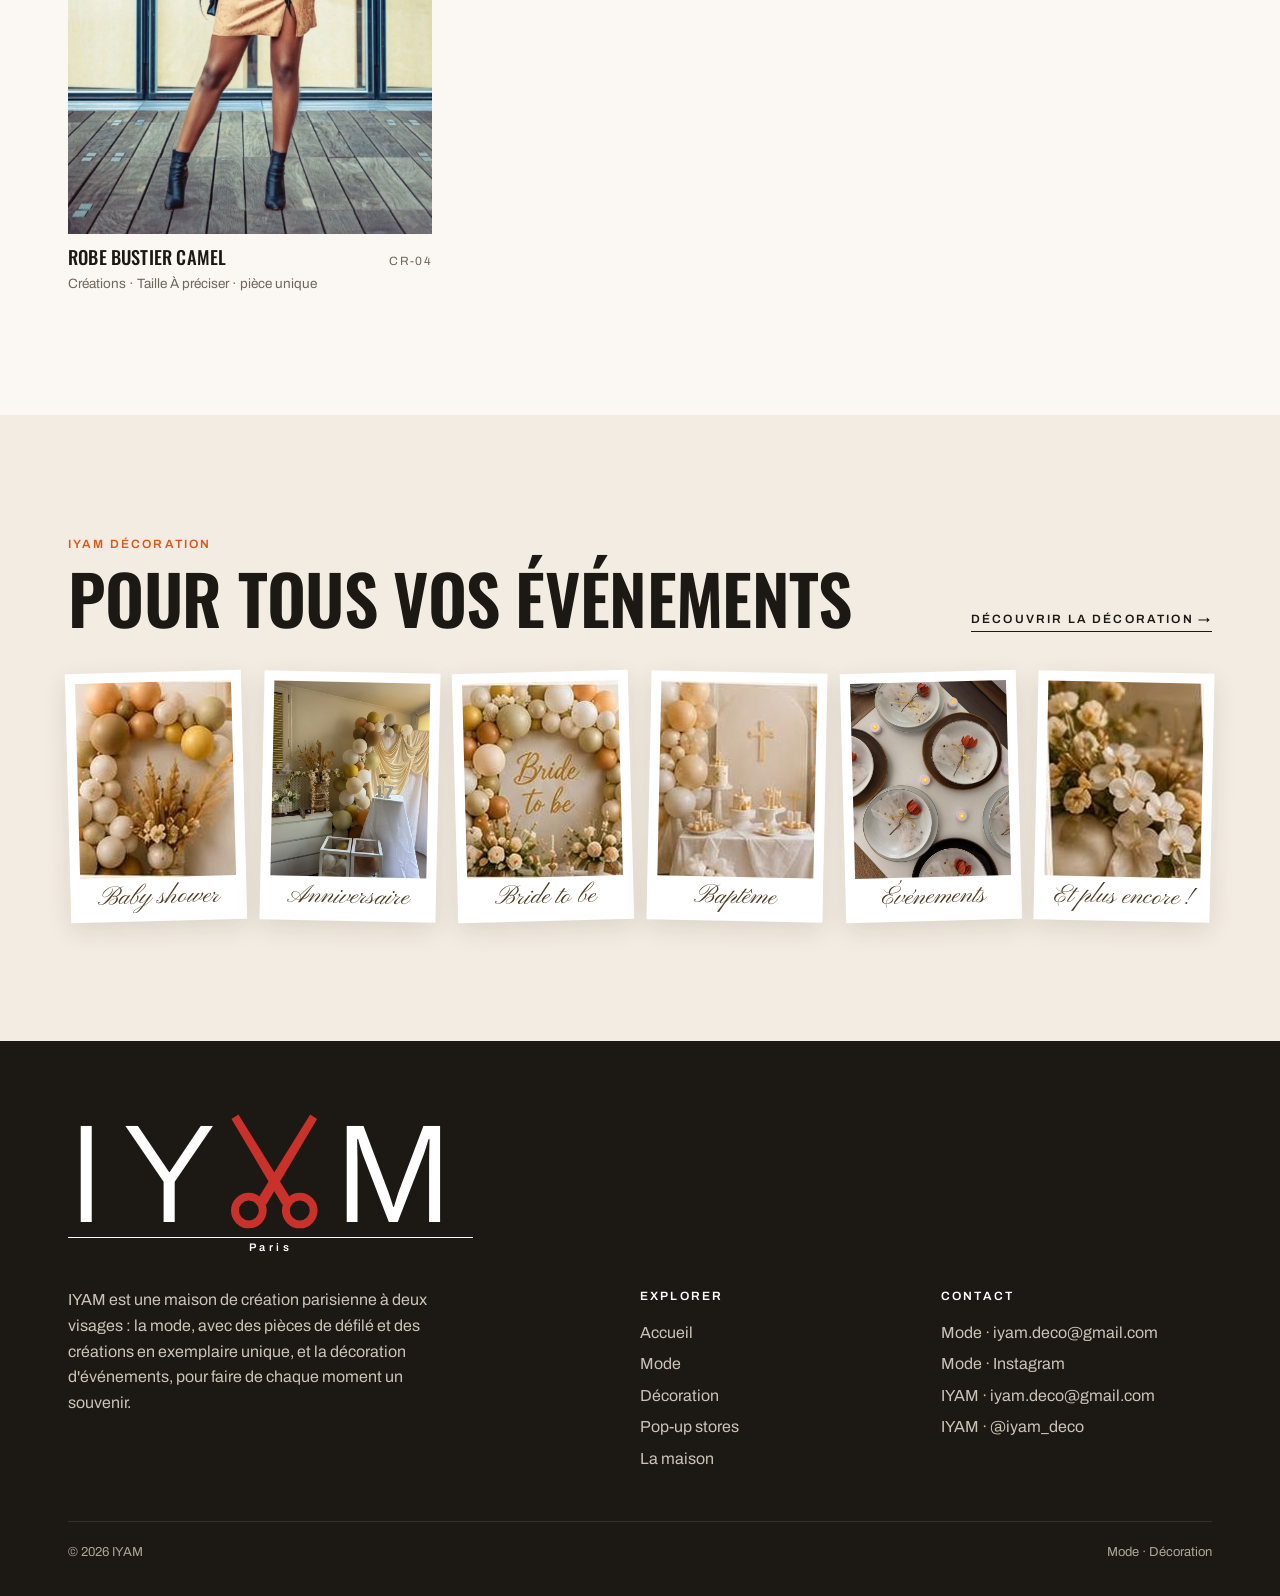
==== commit 21e3a6ce: "style(mode): accueil façon maison (roue de noms) et décoration façon flyer - En-tête en bloc logo « " ====
--- a/mode/index.html
+++ b/mode/index.html
@@ -7,7 +7,7 @@
   <meta name="description" content="Une maison de création : pièces de défilé et prototypes en exemplaire unique, et décoration d'événements avec IYAM Décoration.">
   <link rel="preconnect" href="https://fonts.googleapis.com">
   <link rel="preconnect" href="https://fonts.gstatic.com" crossorigin>
-  <link href="https://fonts.googleapis.com/css2?family=Archivo:wght@300;400;500;600;700&family=Cormorant+Garamond:wght@400;500;600&family=Oswald:wght@400;500;600&family=Pinyon+Script&display=swap" rel="stylesheet">
+  <link href="https://fonts.googleapis.com/css2?family=Archivo:wdth,wght@62..125,300..700&family=Cormorant+Garamond:wght@400;500;600&family=Oswald:wght@400;500;600&family=Pinyon+Script&display=swap" rel="stylesheet">
   <link rel="stylesheet" href="assets/style.css">
 </head>
 <body data-page="accueil">
--- a/mode/assets/style.css
+++ b/mode/assets/style.css
@@ -260,3 +260,130 @@
   .fantomes span:nth-child(n+3) { display: none; }
   .fantomes span { font-size: 30px; }
 }
+
+/* ==========================================================================
+   STYLE « MAISON » — en-tête et roue de l'accueil
+   ========================================================================== */
+.entete, .entete.sur-image:not(.plein) { color: var(--encre); }
+.entete { align-items: flex-start; padding-top: 22px; padding-bottom: 14px; }
+.lockup { display: flex; flex-direction: column; align-items: flex-start; text-decoration: none; line-height: 1; }
+.l-marque { display: flex; align-items: flex-end; gap: 10px; }
+.petit-logo { font-size: 21px; letter-spacing: .12em; }
+.l-ville { font-stretch: 125%; font-weight: 500; font-size: 14px; letter-spacing: .04em; text-transform: uppercase; padding-bottom: 1px; }
+.l-presente { font-size: 6.5px; font-weight: 700; letter-spacing: .22em; text-transform: uppercase; margin: 6px 0 0 34%; }
+.l-maison { font-size: 9.5px; font-weight: 500; letter-spacing: .55em; text-transform: uppercase; margin: 9px 0 0 44%; }
+.l-script { font-family: var(--f-script); font-size: clamp(40px, 4.4vw, 52px); line-height: .9; margin: -4px 0 0 16%; }
+.entete.plein .l-presente, .entete.plein .l-maison { display: none; }
+.entete.plein .l-script { font-size: 32px; margin-top: 2px; }
+.burger { width: 62px; height: 30px; padding: 4px 0; }
+.burger span { height: 1.5px; }
+
+/* Roue des scènes */
+.heros { background: var(--creme); }
+.heros .diapo::after { background: linear-gradient(180deg, rgba(243,236,226,.62) 0%, rgba(243,236,226,0) 26%, rgba(0,0,0,0) 50%, rgba(28,20,12,.30) 100%); }
+.roue { position: absolute; inset: 0; z-index: 3; pointer-events: none; overflow: hidden; }
+.nom-roue {
+  --d: 0;
+  position: absolute; left: clamp(28px, 9vw, 130px); top: 58%;
+  background: none; border: 0; padding: 0; cursor: pointer; pointer-events: auto;
+  font-family: var(--f-titre); font-weight: 600; text-transform: uppercase; white-space: nowrap;
+  font-size: clamp(52px, 8.4vw, 112px); line-height: 1; letter-spacing: -.005em; color: #fff;
+  text-shadow: 0 2px 22px rgba(28,20,12,.28);
+  transform-origin: -70vh 50%;
+  translate: 0 -50%;
+  rotate: calc(var(--d) * 21deg);
+  opacity: .5;
+  transition: rotate 1.1s cubic-bezier(.6,0,.2,1), opacity 1.1s;
+}
+/* la réduction se fait autour du mot lui-même (et non du pivot de la roue) */
+.nom-roue span { display: inline-block; transform-origin: left center; scale: .5; transition: scale 1.1s cubic-bezier(.6,0,.2,1); }
+.nom-roue.actif span { scale: 1; }
+.nom-roue.actif { opacity: 1; cursor: pointer; }
+.nom-roue.loin { opacity: .22; }
+.nom-roue.cache { opacity: 0; pointer-events: none; }
+.adresse {
+  position: absolute; z-index: 4; left: 52%; top: 58%; translate: 0 -50%;
+  color: #fff; text-decoration: none; text-transform: uppercase;
+  font-stretch: 125%; font-weight: 500; font-size: clamp(14px, 1.45vw, 21px); line-height: 1.55; letter-spacing: .02em;
+  text-shadow: 0 1px 14px rgba(28,20,12,.35); max-width: 30ch;
+}
+.adresse .voir { display: table; margin-top: 14px; font-size: 11px; letter-spacing: .2em; font-stretch: 100%; font-weight: 600; border-bottom: 1px solid currentColor; padding-bottom: 2px; }
+.compteur { position: absolute; z-index: 4; right: var(--gouttiere); bottom: 28px; color: #fff; display: flex; align-items: center; gap: 14px; text-shadow: 0 1px 10px rgba(0,0,0,.3); }
+.compteur button { background: none; border: 1px solid rgba(255,255,255,.7); color: #fff; width: 38px; height: 38px; border-radius: 50%; cursor: pointer; font-size: 16px; }
+.compteur button:hover { background: #fff; color: var(--encre); }
+@media (max-width: 760px) {
+  .nom-roue { left: 34px; top: 54%; font-size: clamp(46px, 13vw, 64px); transform-origin: -90vh 50%; rotate: calc(var(--d) * 16deg); }
+  .adresse { left: 34px; top: calc(54% + 62px); translate: 0 0; font-size: 14px; }
+}
+
+/* ==========================================================================
+   STYLE « FLYER IYAM » — page Décoration
+   ========================================================================== */
+.theme-deco { --or: #b08a4a; --or-clair: #e8d3a3; }
+.flyer { position: relative; display: grid; grid-template-columns: 1.05fr 1fr; min-height: 100svh; background: radial-gradient(1200px 700px at 20% 30%, #fbf6ec, var(--creme)); overflow: hidden; }
+.flyer-photo { grid-column: 2; grid-row: 1; position: relative; }
+.flyer-photo img { position: absolute; inset: 0; width: 100%; height: 100%; object-fit: cover; object-position: center 30%;
+  -webkit-mask-image: linear-gradient(90deg, transparent 0, #000 22%); mask-image: linear-gradient(90deg, transparent 0, #000 22%); }
+.flyer-texte { grid-column: 1; grid-row: 1; align-self: center; text-align: center; padding: 150px clamp(20px, 4vw, 60px) 70px; position: relative; z-index: 2; }
+.flyer-marque { display: inline-flex; flex-direction: column; align-items: center; }
+.fm-nom { font-family: var(--f-titre); font-weight: 500; font-size: clamp(54px, 6.5vw, 86px); letter-spacing: .16em; line-height: 1; margin-right: -.16em; color: var(--encre); }
+.fm-sous { text-transform: uppercase; letter-spacing: .32em; font-size: 14px; margin-top: 6px; color: var(--encre); }
+.filet { display: flex; align-items: center; gap: 10px; width: 100%; margin-top: 14px; color: var(--or); }
+.filet::before, .filet::after { content: ""; flex: 1; height: 1px; background: var(--or); }
+.coeur { width: 14px; height: 13px; color: var(--or); display: inline-block; vertical-align: middle; }
+.flyer h1 { margin-top: 26px; line-height: 1; }
+.flyer h1 .serif { display: block; font-family: var(--f-titre); font-weight: 500; text-transform: uppercase; font-size: clamp(46px, 6.6vw, 92px); letter-spacing: .02em; color: var(--encre); }
+.flyer h1 .script { display: block; font-family: var(--f-script); font-weight: 400; color: var(--or); font-size: clamp(52px, 7vw, 100px); line-height: 1.15; }
+.flyer h1 .script .coeur { width: .32em; height: .3em; stroke: var(--or); }
+.fl-sous { text-transform: uppercase; letter-spacing: .2em; font-family: var(--f-titre); font-weight: 600; font-size: clamp(16px, 1.6vw, 21px); color: var(--encre); }
+.fl-texte { color: var(--gris); max-width: 44ch; margin: 16px auto 0; }
+.pinceau {
+  display: inline-block; margin-top: 30px; background: var(--velours); color: #f6efdf;
+  font-family: var(--f-script); font-size: clamp(24px, 2.6vw, 32px); line-height: 1.25; padding: 18px 46px 20px;
+  clip-path: polygon(3% 14%, 18% 4%, 46% 9%, 72% 0, 97% 7%, 100% 46%, 98% 86%, 74% 97%, 44% 91%, 16% 100%, 1% 88%, 3% 50%);
+}
+a.pinceau { text-decoration: none; font-family: var(--f-titre); text-transform: uppercase; letter-spacing: .12em; font-size: clamp(22px, 2.6vw, 30px); text-align: center; transition: transform .2s; }
+a.pinceau small { display: block; font-family: var(--f-texte); font-size: 12px; letter-spacing: .24em; margin-top: 4px; }
+a.pinceau:hover { transform: rotate(-1deg) scale(1.03); }
+@media (max-width: 860px) {
+  .flyer { grid-template-columns: 1fr; }
+  .flyer-photo { grid-column: 1; grid-row: 1; height: 62svh; }
+  .flyer-photo img { -webkit-mask-image: linear-gradient(180deg, #000 70%, transparent 100%); mask-image: linear-gradient(180deg, #000 70%, transparent 100%); }
+  .flyer-texte { grid-row: 2; padding-top: 0; margin-top: -40px; }
+}
+
+.titre-flyer { display: flex; align-items: center; justify-content: center; gap: 22px; text-align: center; font-family: var(--f-titre); font-weight: 500; text-transform: uppercase; letter-spacing: .14em; font-size: clamp(24px, 3vw, 38px); color: var(--encre); }
+.titre-flyer::before, .titre-flyer::after { content: ""; flex: 0 1 140px; height: 1px; background: var(--or); }
+.sous-flyer { text-align: center; font-family: var(--f-script); color: var(--or); font-size: 30px; margin-top: 4px; }
+
+.prestations-flyer { list-style: none; display: grid; grid-template-columns: repeat(6, 1fr); gap: 26px 18px; margin-top: 44px; text-align: center; }
+@media (max-width: 1000px) { .prestations-flyer { grid-template-columns: repeat(3, 1fr); } }
+@media (max-width: 560px) { .prestations-flyer { grid-template-columns: repeat(2, 1fr); } }
+.pastille { width: 96px; height: 96px; margin: 0 auto 14px; border-radius: 50%; display: grid; place-items: center;
+  background: radial-gradient(circle at 35% 30%, #8a8954, var(--velours)); color: #f3e3bd; box-shadow: 0 0 0 4px #efe5d4, 0 0 0 5px var(--or-clair), 0 8px 18px rgba(60,45,20,.18); }
+.pastille svg { width: 54px; height: 54px; }
+.prestations-flyer h3 { text-transform: uppercase; letter-spacing: .08em; font-size: 13.5px; font-weight: 600; line-height: 1.35; }
+.prestations-flyer p { color: var(--gris); font-size: 13.5px; margin-top: 6px; }
+
+.trio { display: grid; grid-template-columns: 1fr 1.1fr 1fr; gap: 30px; align-items: center; margin-top: 60px; }
+@media (max-width: 900px) { .trio { grid-template-columns: 1fr; text-align: center; } }
+.carte-check { background: #fbf7ef; border-radius: 18px; padding: 26px 30px; box-shadow: 0 10px 26px rgba(60,45,20,.08); }
+.carte-check h3 { font-family: var(--f-script); font-weight: 400; font-size: 34px; color: var(--velours); line-height: 1.1; }
+.carte-check ul { list-style: none; margin-top: 12px; display: grid; gap: 10px; text-align: left; }
+.carte-check li { text-transform: uppercase; letter-spacing: .08em; font-size: 13px; }
+.carte-check li::before { content: "✓"; color: var(--or); font-weight: 700; margin-right: 10px; }
+.citation { text-align: center; font-family: var(--f-script); font-size: clamp(28px, 3vw, 38px); line-height: 1.3; color: var(--encre); }
+.citation .coeur { display: block; margin: 10px auto 0; width: 28px; height: 26px; color: transparent; stroke: var(--or); stroke-width: 1.2; }
+.trio .devis { text-align: center; }
+
+.barre-contact { display: flex; justify-content: center; flex-wrap: wrap; gap: 14px 44px; background: #f3e9d8; border-radius: 22px; padding: 20px 28px; margin-top: 50px; }
+.barre-contact a { display: inline-flex; align-items: center; gap: 12px; text-decoration: none; font-size: 17px; letter-spacing: .02em; }
+.barre-contact .rond { width: 40px; height: 40px; border-radius: 50%; background: var(--encre); color: #f3e9d8; display: grid; place-items: center; }
+.barre-contact .rond svg { width: 24px; height: 24px; }
+.slogan { text-align: center; text-transform: uppercase; letter-spacing: .22em; font-size: 13px; color: var(--gris); margin-top: 30px; }
+.slogan .coeur { margin-left: 6px; }
+
+.theme-deco .polaroid figcaption { font-size: 28px; }
+.theme-deco .galerie-deco figcaption { font-family: var(--f-script); font-size: 22px; text-transform: none; letter-spacing: 0; color: var(--encre); }
+
+.flyer h1 .script { text-transform: none; letter-spacing: 0; }
